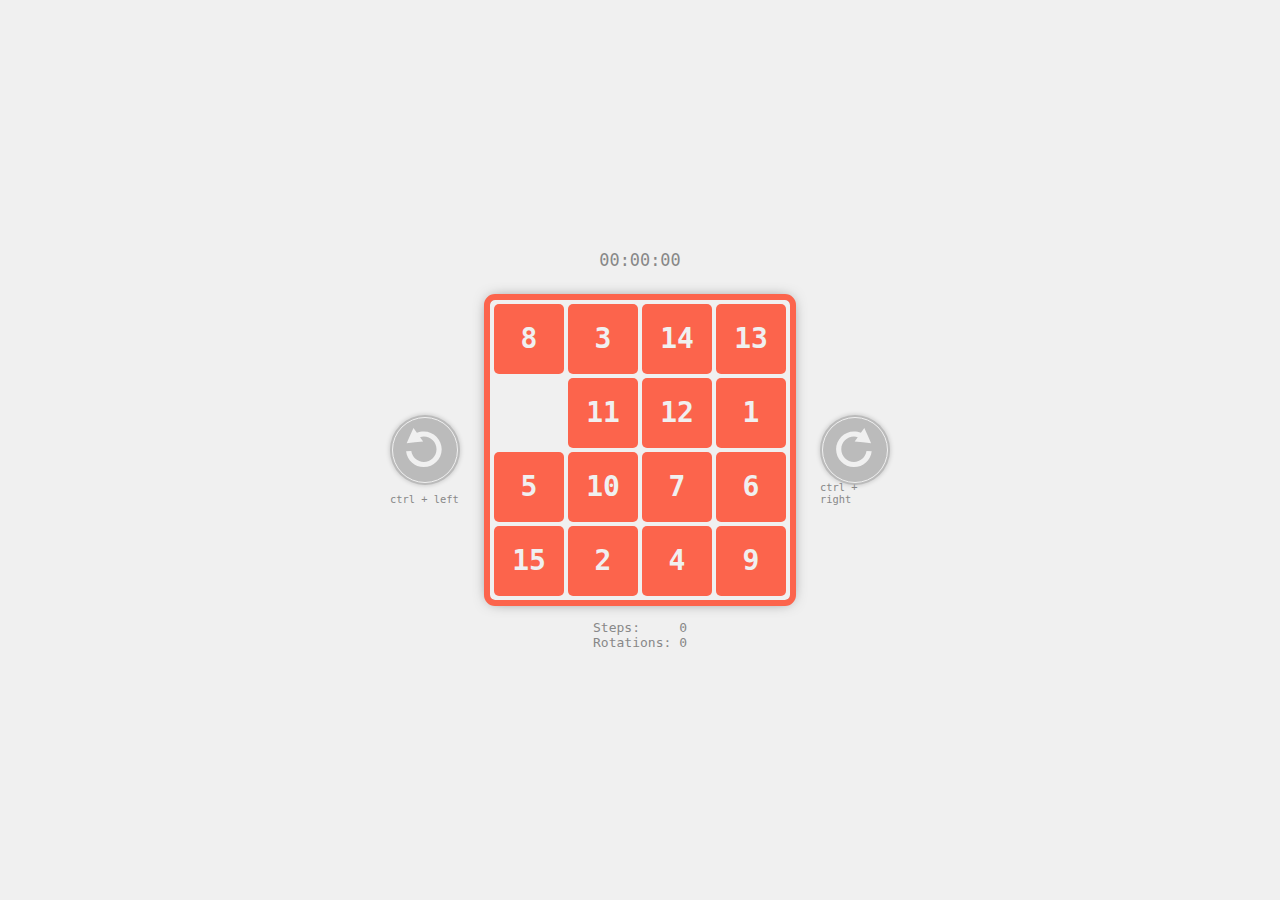
==== tiles/index.html @ 0e690c66 "Add tiles" ====
<!DOCTYPE html>
<html lang="en">
<head>
  <meta charset="UTF-8">
  <meta name="viewport" content="width=device-width, initial-scale=1.0">
  <link rel="stylesheet" href="style.css">
  <script src="script.js"></script>
  <title>Tiles</title>
</head>
<body>

  <div id="wrapper">
    <div id="counter">
      <div>Steps:&nbsp;&nbsp;&nbsp;&nbsp; <span id="steps">0</span></div>
      <div>Rotations: <span id="rotations">0</span></div>
    </div>

    <game-timer id="timer"></game-timer>
    
    <div id="box" data-size="70" data-qty="4" data-space="4"></div>

  <div class="rotate_btn" id="toLeft">
    <svg viewBox="-3 -3 25 25"
      version="1.1"
      xmlns="http://www.w3.org/2000/svg"
      xmlns:svg="http://www.w3.org/2000/svg">
      <g transform="translate(-68,-72)">
        <path class="arrow" d="m 73.38091,73.654754 1.22608,1.703023 c 0.76297,-0.324283 1.60092,-0.504129 2.47969,-0.504129 3.51297,0 6.38045,2.867479 6.38045,6.380446 0,3.512967 -2.86748,6.380447 -6.38045,6.380447 -3.27996,0 -5.99674,-2.499862 -6.34275,-5.690757 l 1.86394,-0.04422 c 0.3107,2.201295 2.18804,3.880095 4.47881,3.880095 2.51013,0 4.52593,-2.015439 4.52593,-4.52557 0,-2.510128 -2.0158,-4.524481 -4.52593,-4.524481 -0.47382,0 -0.92961,0.07258 -1.35763,0.206219 l 1.11118,1.543194 -2.94504,0.296825 -2.94505,0.296823 1.21521,-2.69896 z" />
      </g>
    </svg>
  </div>

  <div class="rotate_btn" id="toRight">
    <svg viewBox="-3 -3 25 25"
      version="1.1"
      xmlns="http://www.w3.org/2000/svg"
      xmlns:svg="http://www.w3.org/2000/svg">
      <g transform="translate(-68,-72)">
        <path class="arrow" d="m 80.83015,73.654754 -1.22608,1.703023 c -0.76297,-0.324283 -1.60092,-0.504129 -2.47969,-0.504129 -3.51297,0 -6.38045,2.867479 -6.38045,6.380446 0,3.512967 2.86748,6.380447 6.38045,6.380447 3.27996,0 5.99674,-2.499862 6.34275,-5.690757 l -1.86394,-0.04422 c -0.3107,2.201295 -2.18804,3.880095 -4.47881,3.880095 -2.51013,0 -4.52593,-2.015439 -4.52593,-4.52557 0,-2.510128 2.0158,-4.524481 4.52593,-4.524481 0.47382,0 0.92961,0.07258 1.35763,0.206219 l -1.11118,1.543194 2.94504,0.296825 2.94505,0.296823 -1.21521,-2.69896 z" />
      </g>
    </svg>
  </div>

  </div>
</body>

<script>
  start();
</script>

</html>
---- tiles/style.css ----
* {
  margin: 0;
  padding: 0;
  box-sizing: border-box;
}

:root {
  --bg-color: #f0f0f0;
  --fg-color: #222222;
  --tile-bg-color: #fc644c;
  --tile-fg-color: var(--bg-color);
  --rotate-bg-color: #bbbbbb;
  --counter-color: #888888;
}

html, body {
  height: 100%;
}

body {
  display: flex;
  flex-direction: column;
  justify-content: center;
  align-items: center;
  font-family: 'Verdana', 'Arial', sans-serif;
  background-color: var(--bg-color);
}

#wrapper {
  position: relative;
  display: flex;
  justify-content: center;
  align-items: center;
}

#box {
  position: relative; 
  outline: 6px solid var(--tile-bg-color);
  border-radius: 5px;
  box-shadow: 0 0 15px rgba(0, 0, 0, 0.7);
  transition: transform .3s;
}

.tile {
  position: absolute;
  display: flex;
  align-items: center;
  justify-content: center;
  background-color: var(--tile-bg-color);
  border-radius: 5px;
  font-family: monospace;
  font-weight: bold;
  transition: transform .3s, top .1s, left .1s;
}

.tile-inner {
  width: 2em;
  height: 2em;
  line-height: 2em;
  text-align: center;
  color: var(--tile-fg-color);
}

.tile.psb {
  cursor: pointer;
}

.rotate_btn {
  position: absolute;
  width: 70px;
  height: 70px;
  border-radius: 50%;
  outline: 1px solid var(--tile-fg-color);
  outline-offset: -3px;
  background-color: var(--rotate-bg-color);
  box-shadow: 0 0 5px rgba(0, 0, 0, 0.2);
  cursor:pointer;
}

.rotate_btn::before {
  position: absolute;
  bottom: -20px;
  font-size: .8em;
  font-family: monospace;
  color: var(--counter-color);
}

#toRight {
  right: -100px;
}

#toLeft {
  left: -100px;
}

#toRight::before {
  content: "ctrl + right";
}

#toLeft::before {
  content: "ctrl + left";
}

.rotate_btn:active {
  box-shadow: none; 
}

.arrow {
  fill: var(--bg-color);
}

#counter {
  position: absolute;
  bottom: -50px;
  margin: auto;
  font-size: 1em;
  font-family: monospace;
  color: var(--counter-color);
}

#complete {
  position: absolute;
  top: -90px;
  font-size: 1.5em;
  font-weight: bold;
  color: var(--tile-bg-color);
}

#timer {
  position: absolute;
  top: -50px;
  font-size: 1.3em;
  font-family: monospace;
  color: var(--counter-color);
}
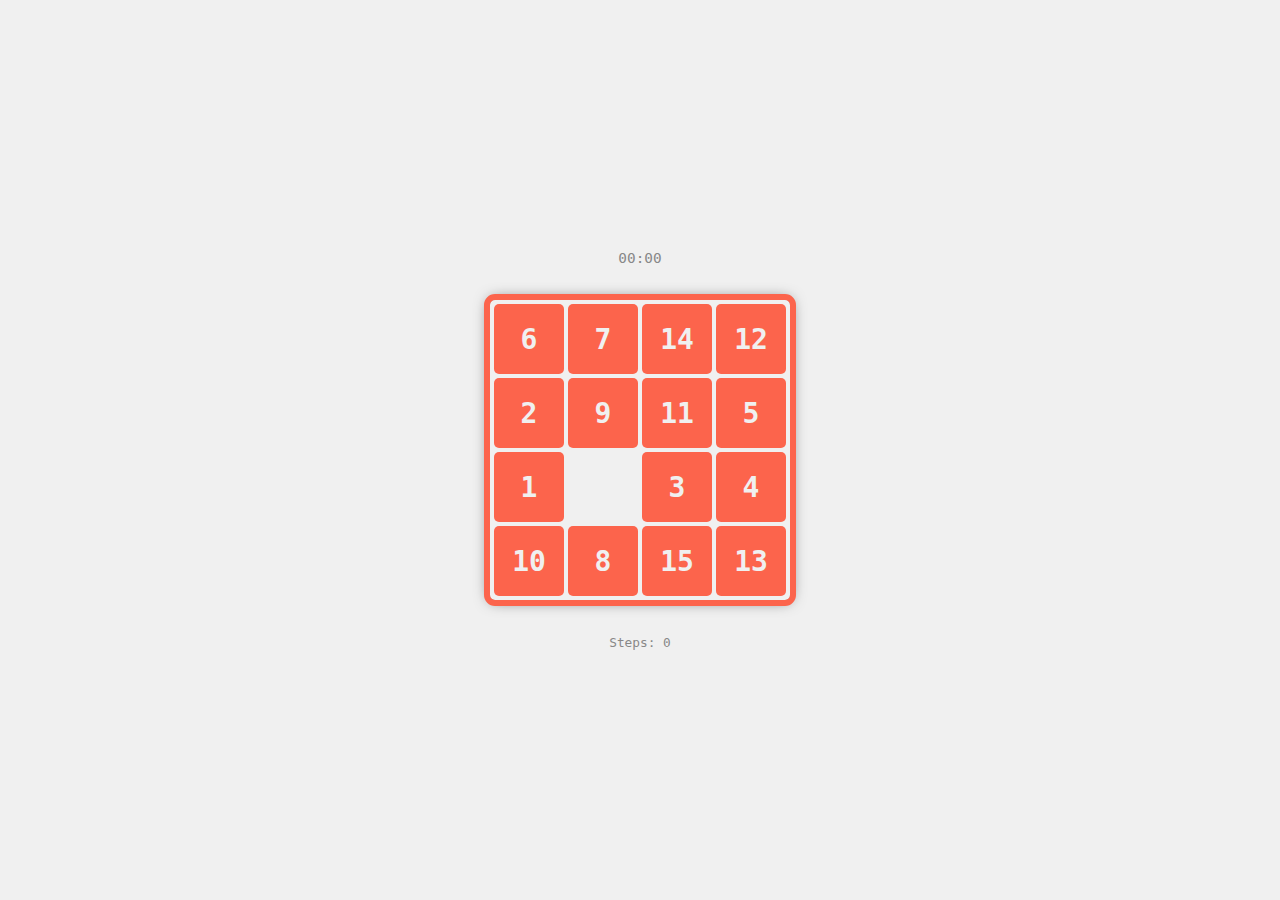
==== commit 25967765: "Minor changes" ====
--- a/tiles/index.html
+++ b/tiles/index.html
@@ -1,51 +1,24 @@
 <!DOCTYPE html>
 <html lang="en">
+
 <head>
-  <meta charset="UTF-8">
-  <meta name="viewport" content="width=device-width, initial-scale=1.0">
-  <link rel="stylesheet" href="style.css">
-  <script src="script.js"></script>
-  <title>Tiles</title>
+    <meta charset="UTF-8">
+    <meta name="viewport" content="width=device-width, initial-scale=1.0">
+    <link rel="stylesheet" href="style.css">
+    <script src="script.js"></script>
+    <title>Tiles</title>
 </head>
+
 <body>
-
-  <div id="wrapper">
-    <div id="counter">
-      <div>Steps:&nbsp;&nbsp;&nbsp;&nbsp; <span id="steps">0</span></div>
-      <div>Rotations: <span id="rotations">0</span></div>
+    <div class="wrapper">
+        <game-timer id="timer"></game-timer>
+        <div class="counter">Steps: <span class="steps">0</span></div>
+        <div class="box" data-size="70" data-qty="4" data-space="4"></div>
     </div>
-
-    <game-timer id="timer"></game-timer>
-    
-    <div id="box" data-size="70" data-qty="4" data-space="4"></div>
-
-  <div class="rotate_btn" id="toLeft">
-    <svg viewBox="-3 -3 25 25"
-      version="1.1"
-      xmlns="http://www.w3.org/2000/svg"
-      xmlns:svg="http://www.w3.org/2000/svg">
-      <g transform="translate(-68,-72)">
-        <path class="arrow" d="m 73.38091,73.654754 1.22608,1.703023 c 0.76297,-0.324283 1.60092,-0.504129 2.47969,-0.504129 3.51297,0 6.38045,2.867479 6.38045,6.380446 0,3.512967 -2.86748,6.380447 -6.38045,6.380447 -3.27996,0 -5.99674,-2.499862 -6.34275,-5.690757 l 1.86394,-0.04422 c 0.3107,2.201295 2.18804,3.880095 4.47881,3.880095 2.51013,0 4.52593,-2.015439 4.52593,-4.52557 0,-2.510128 -2.0158,-4.524481 -4.52593,-4.524481 -0.47382,0 -0.92961,0.07258 -1.35763,0.206219 l 1.11118,1.543194 -2.94504,0.296825 -2.94505,0.296823 1.21521,-2.69896 z" />
-      </g>
-    </svg>
-  </div>
-
-  <div class="rotate_btn" id="toRight">
-    <svg viewBox="-3 -3 25 25"
-      version="1.1"
-      xmlns="http://www.w3.org/2000/svg"
-      xmlns:svg="http://www.w3.org/2000/svg">
-      <g transform="translate(-68,-72)">
-        <path class="arrow" d="m 80.83015,73.654754 -1.22608,1.703023 c -0.76297,-0.324283 -1.60092,-0.504129 -2.47969,-0.504129 -3.51297,0 -6.38045,2.867479 -6.38045,6.380446 0,3.512967 2.86748,6.380447 6.38045,6.380447 3.27996,0 5.99674,-2.499862 6.34275,-5.690757 l -1.86394,-0.04422 c -0.3107,2.201295 -2.18804,3.880095 -4.47881,3.880095 -2.51013,0 -4.52593,-2.015439 -4.52593,-4.52557 0,-2.510128 2.0158,-4.524481 4.52593,-4.524481 0.47382,0 0.92961,0.07258 1.35763,0.206219 l -1.11118,1.543194 2.94504,0.296825 2.94505,0.296823 -1.21521,-2.69896 z" />
-      </g>
-    </svg>
-  </div>
-
-  </div>
 </body>
 
 <script>
-  start();
+    start();
 </script>
 
-</html>
+</html>--- a/tiles/style.css
+++ b/tiles/style.css
@@ -1,135 +1,82 @@
 * {
-  margin: 0;
-  padding: 0;
-  box-sizing: border-box;
+    margin: 0;
+    padding: 0;
+    box-sizing: border-box;
 }
 
 :root {
-  --bg-color: #f0f0f0;
-  --fg-color: #222222;
-  --tile-bg-color: #fc644c;
-  --tile-fg-color: var(--bg-color);
-  --rotate-bg-color: #bbbbbb;
-  --counter-color: #888888;
+    --bg-color: #f0f0f0;
+    --fg-color: #222222;
+    --tile-bg-color: #fc644c;
+    --tile-fg-color: var(--bg-color);
+    --counter-color: #888888;
 }
 
-html, body {
-  height: 100%;
+html,
+body {
+    height: 100%;
 }
 
 body {
-  display: flex;
-  flex-direction: column;
-  justify-content: center;
-  align-items: center;
-  font-family: 'Verdana', 'Arial', sans-serif;
-  background-color: var(--bg-color);
+    display: flex;
+    flex-direction: column;
+    justify-content: center;
+    align-items: center;
+    font-family: monospace, sans-serif;
+    background-color: var(--bg-color);
 }
 
-#wrapper {
-  position: relative;
-  display: flex;
-  justify-content: center;
-  align-items: center;
+.wrapper {
+    position: relative;
+    display: flex;
+    justify-content: center;
+    align-items: center;
+    visibility: hidden;
 }
 
-#box {
-  position: relative; 
-  outline: 6px solid var(--tile-bg-color);
-  border-radius: 5px;
-  box-shadow: 0 0 15px rgba(0, 0, 0, 0.7);
-  transition: transform .3s;
+.box {
+    position: relative;
+    outline: 6px solid var(--tile-bg-color);
+    border-radius: 5px;
+    box-shadow: 0 0 15px rgba(0, 0, 0, 0.7);
+    transition: transform .3s;
 }
 
 .tile {
-  position: absolute;
-  display: flex;
-  align-items: center;
-  justify-content: center;
-  background-color: var(--tile-bg-color);
-  border-radius: 5px;
-  font-family: monospace;
-  font-weight: bold;
-  transition: transform .3s, top .1s, left .1s;
-}
-
-.tile-inner {
-  width: 2em;
-  height: 2em;
-  line-height: 2em;
-  text-align: center;
-  color: var(--tile-fg-color);
+    position: absolute;
+    display: flex;
+    align-items: center;
+    justify-content: center;
+    background-color: var(--tile-bg-color);
+    border-radius: 5px;
+    font-weight: bold;
+    color: var(--tile-fg-color);
+    transition: transform .3s, top .1s, left .1s;
 }
 
 .tile.psb {
-  cursor: pointer;
+    cursor: pointer;
 }
 
-.rotate_btn {
-  position: absolute;
-  width: 70px;
-  height: 70px;
-  border-radius: 50%;
-  outline: 1px solid var(--tile-fg-color);
-  outline-offset: -3px;
-  background-color: var(--rotate-bg-color);
-  box-shadow: 0 0 5px rgba(0, 0, 0, 0.2);
-  cursor:pointer;
+.counter {
+    position: absolute;
+    bottom: -50px;
+    margin: auto;
+    font-size: .8em;
+    color: var(--counter-color);
 }
 
-.rotate_btn::before {
-  position: absolute;
-  bottom: -20px;
-  font-size: .8em;
-  font-family: monospace;
-  color: var(--counter-color);
-}
-
-#toRight {
-  right: -100px;
-}
-
-#toLeft {
-  left: -100px;
-}
-
-#toRight::before {
-  content: "ctrl + right";
-}
-
-#toLeft::before {
-  content: "ctrl + left";
-}
-
-.rotate_btn:active {
-  box-shadow: none; 
-}
-
-.arrow {
-  fill: var(--bg-color);
-}
-
-#counter {
-  position: absolute;
-  bottom: -50px;
-  margin: auto;
-  font-size: 1em;
-  font-family: monospace;
-  color: var(--counter-color);
-}
-
-#complete {
-  position: absolute;
-  top: -90px;
-  font-size: 1.5em;
-  font-weight: bold;
-  color: var(--tile-bg-color);
+.gameover {
+    position: absolute;
+    top: -90px;
+    font-size: 1.5em;
+    font-weight: bold;
+    color: var(--tile-bg-color);
 }
 
 #timer {
-  position: absolute;
-  top: -50px;
-  font-size: 1.3em;
-  font-family: monospace;
-  color: var(--counter-color);
-}
+    position: absolute;
+    top: -50px;
+    font-size: .9em;
+    color: var(--counter-color);
+}